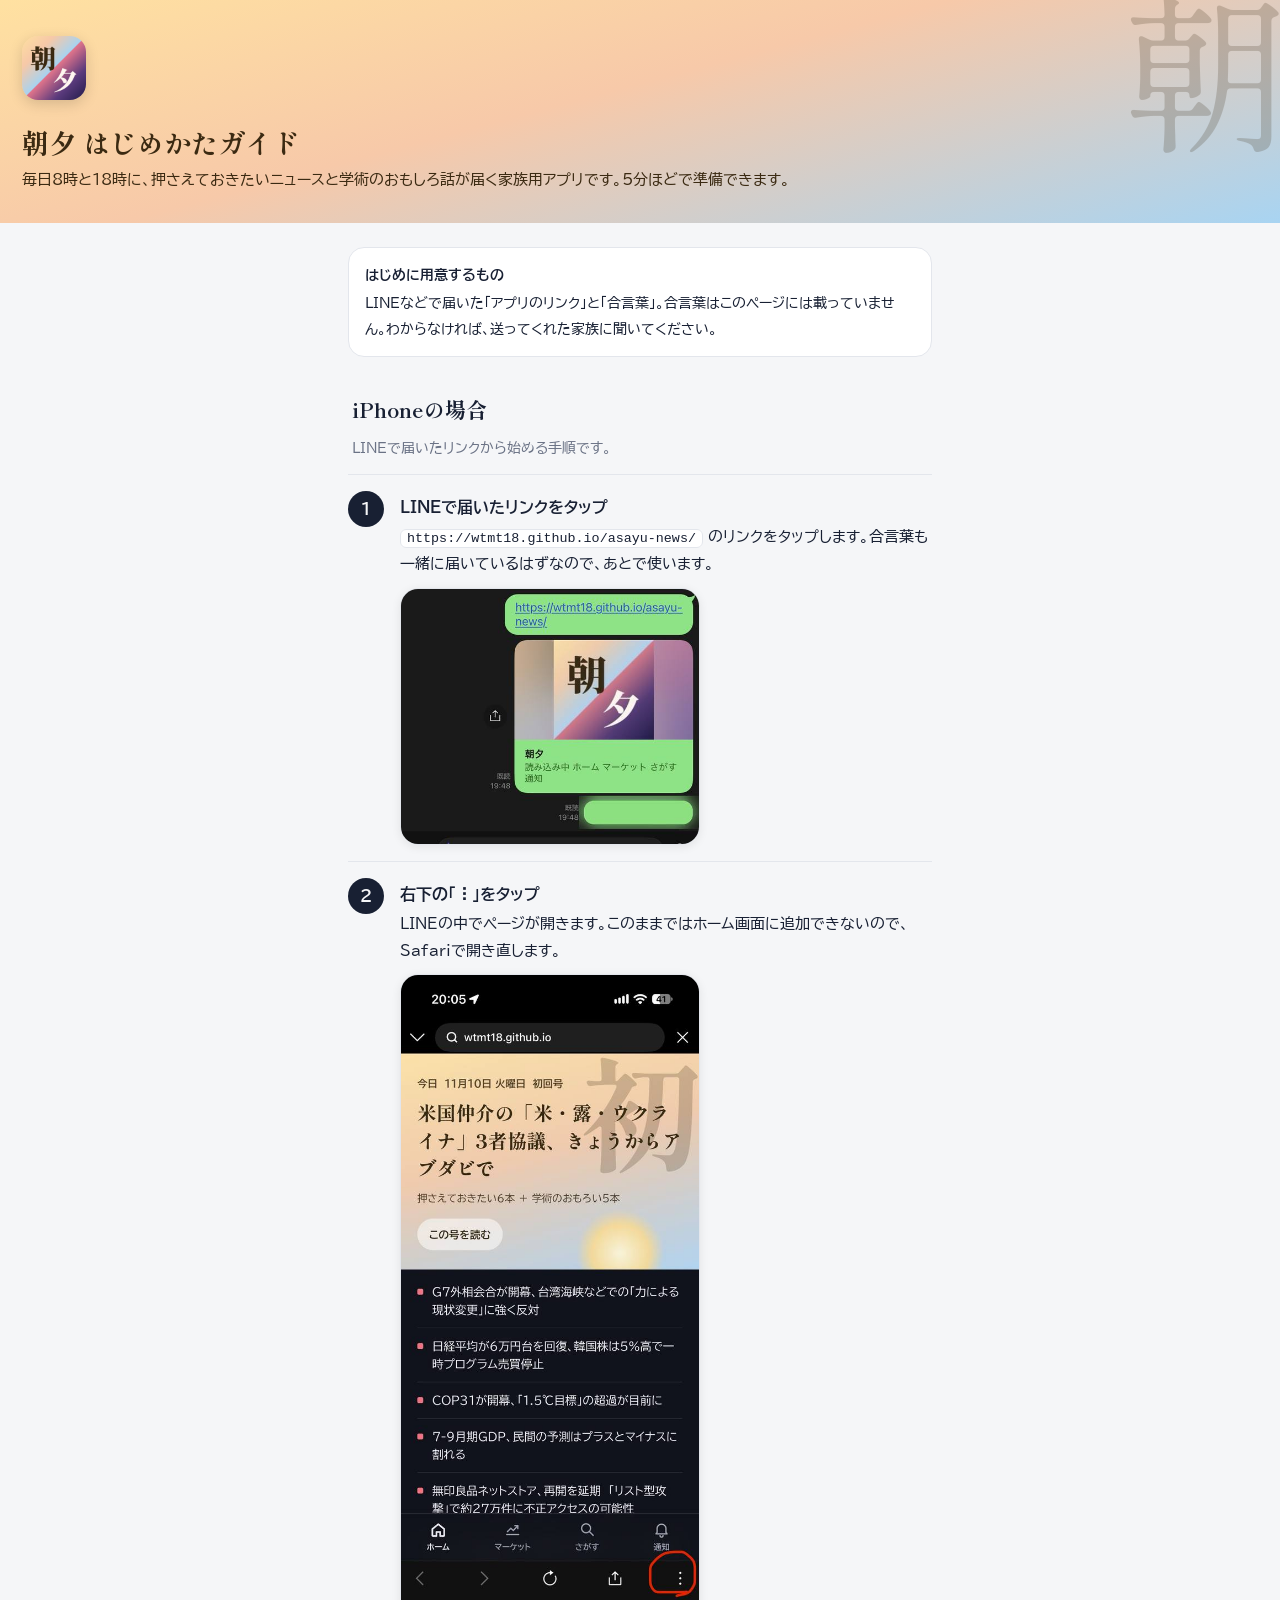
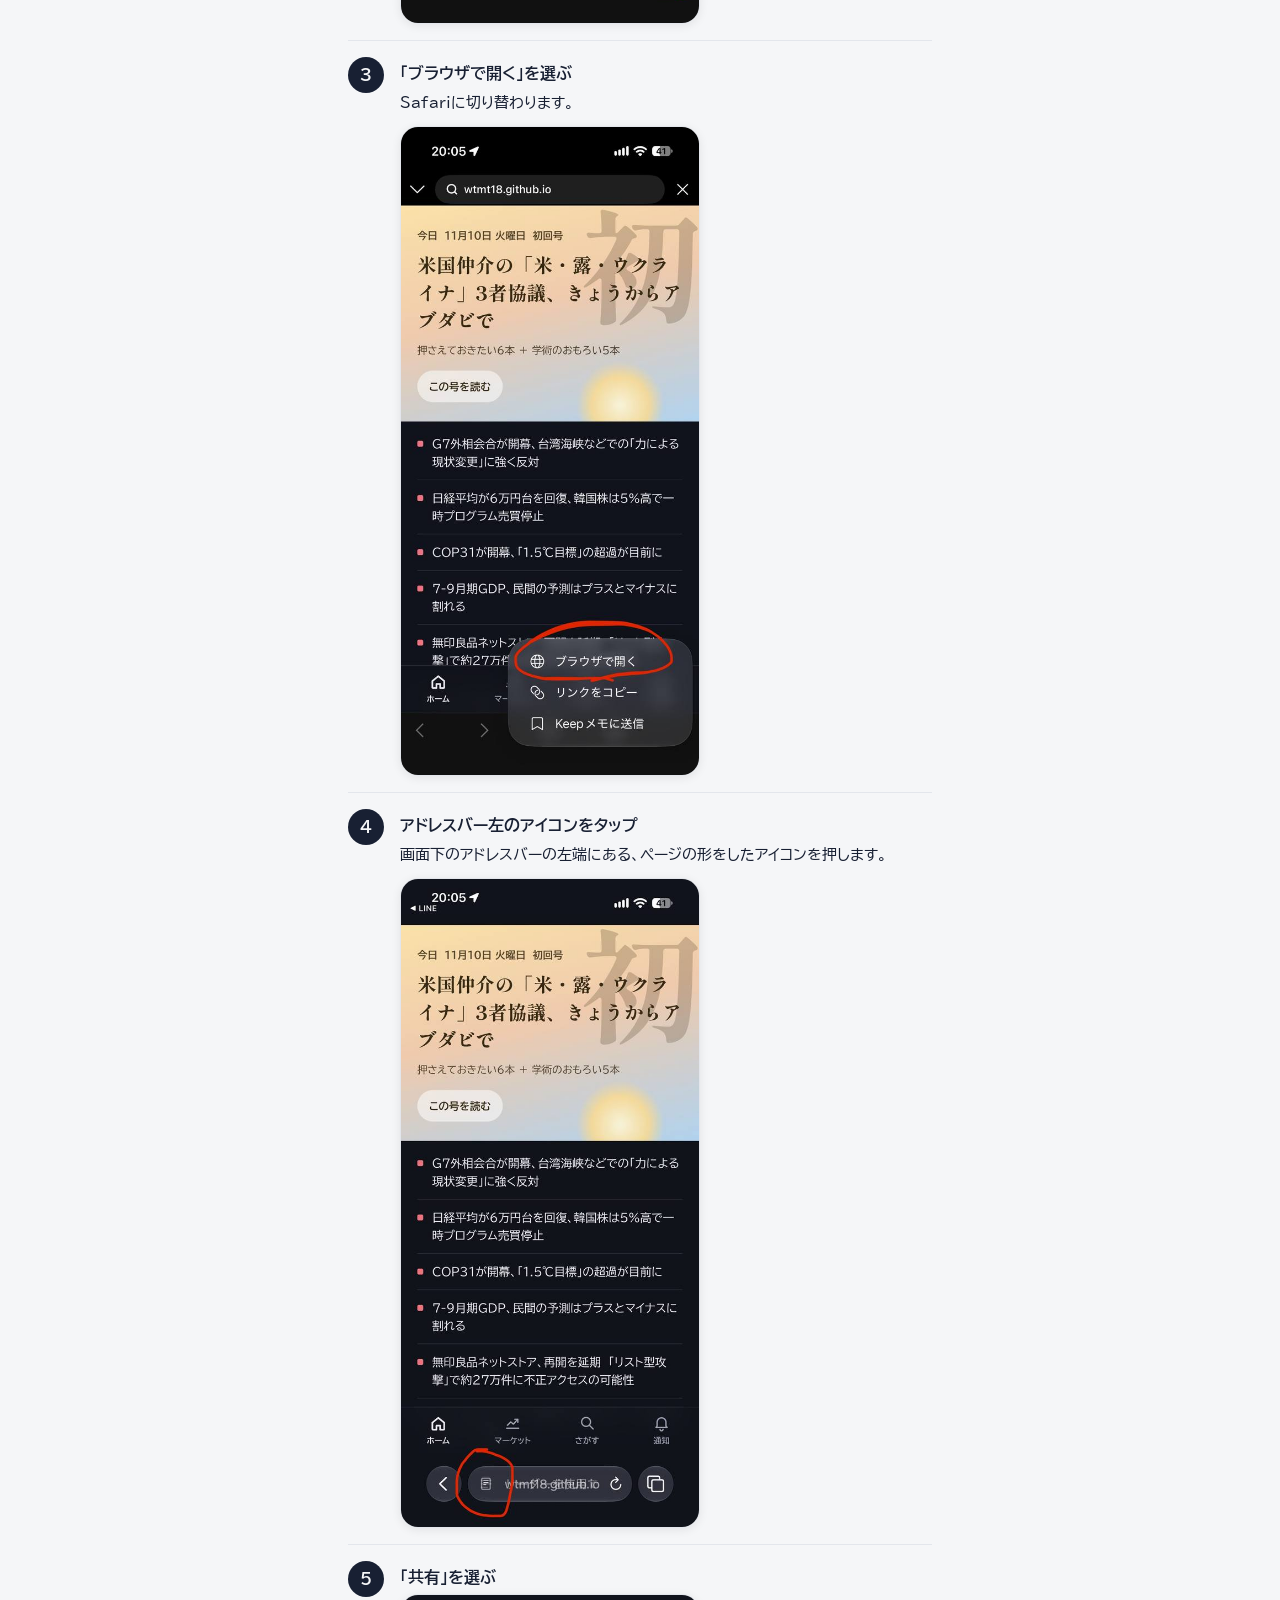
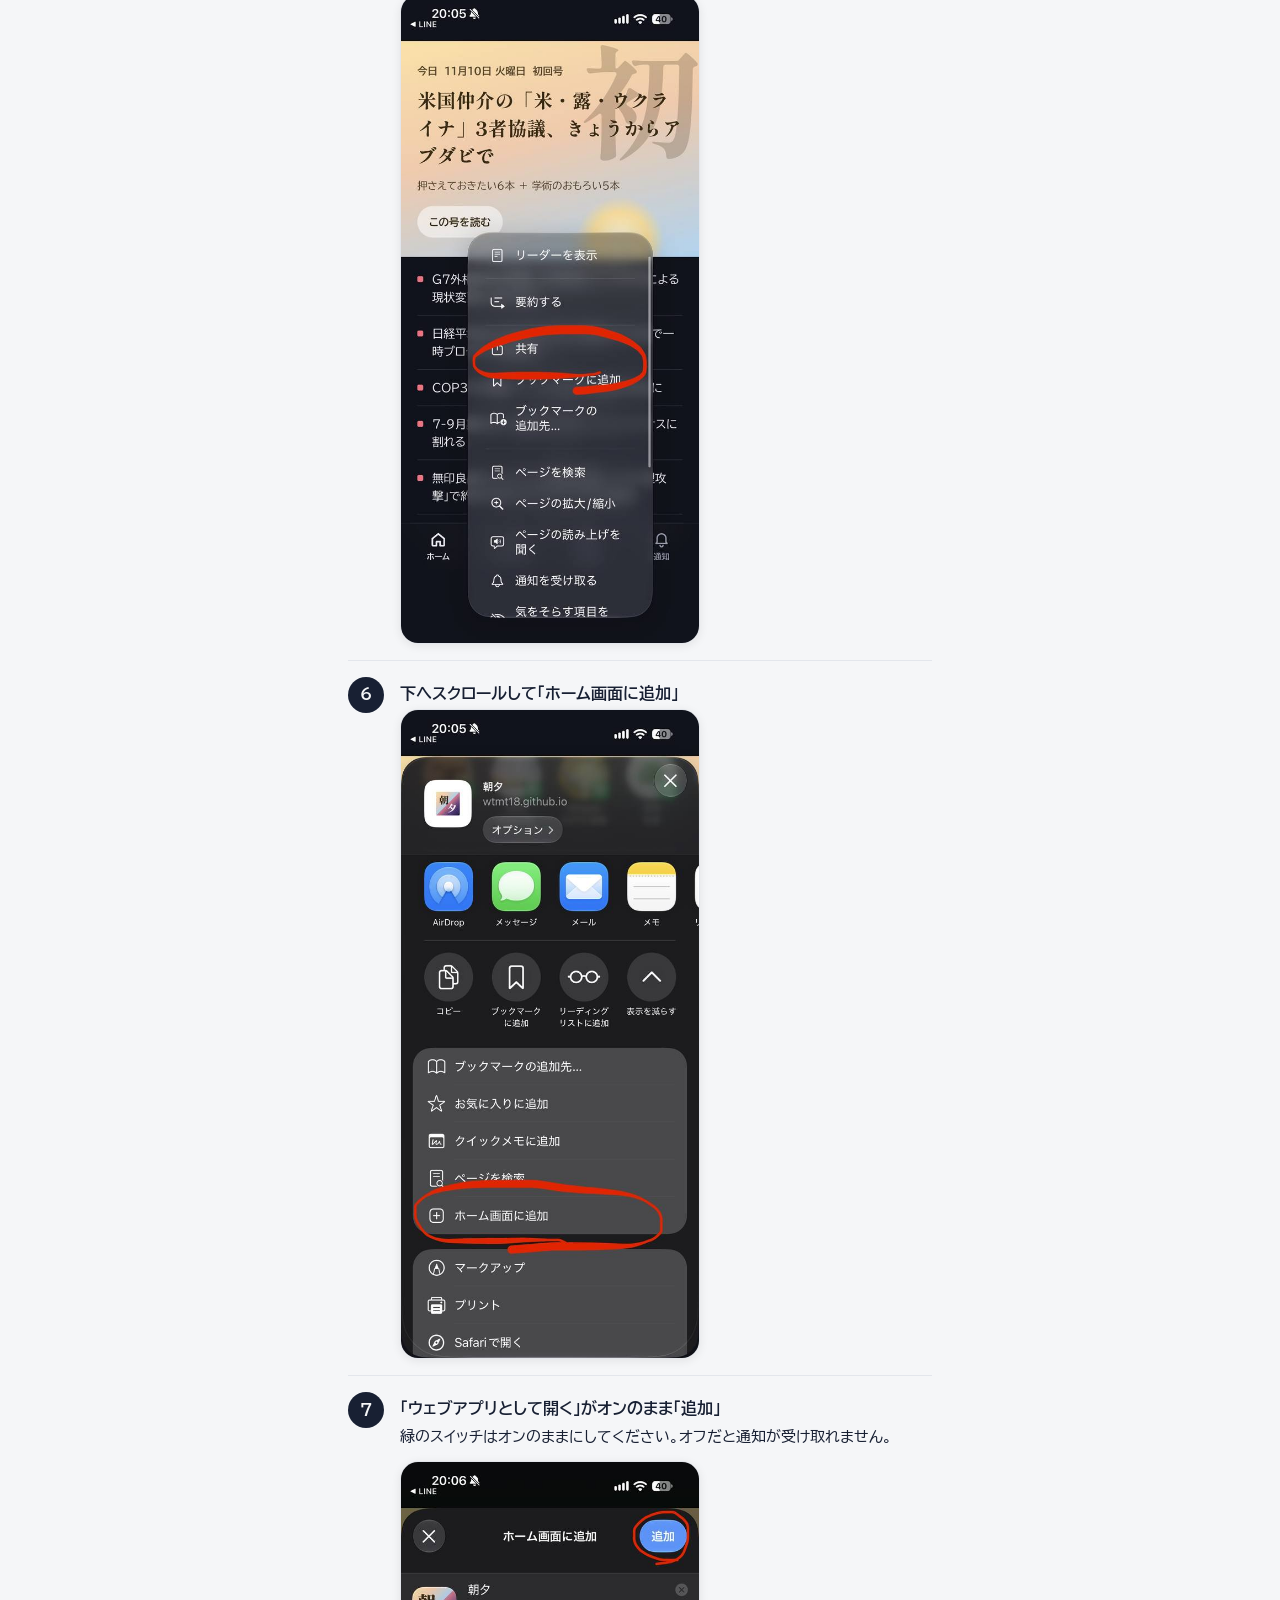
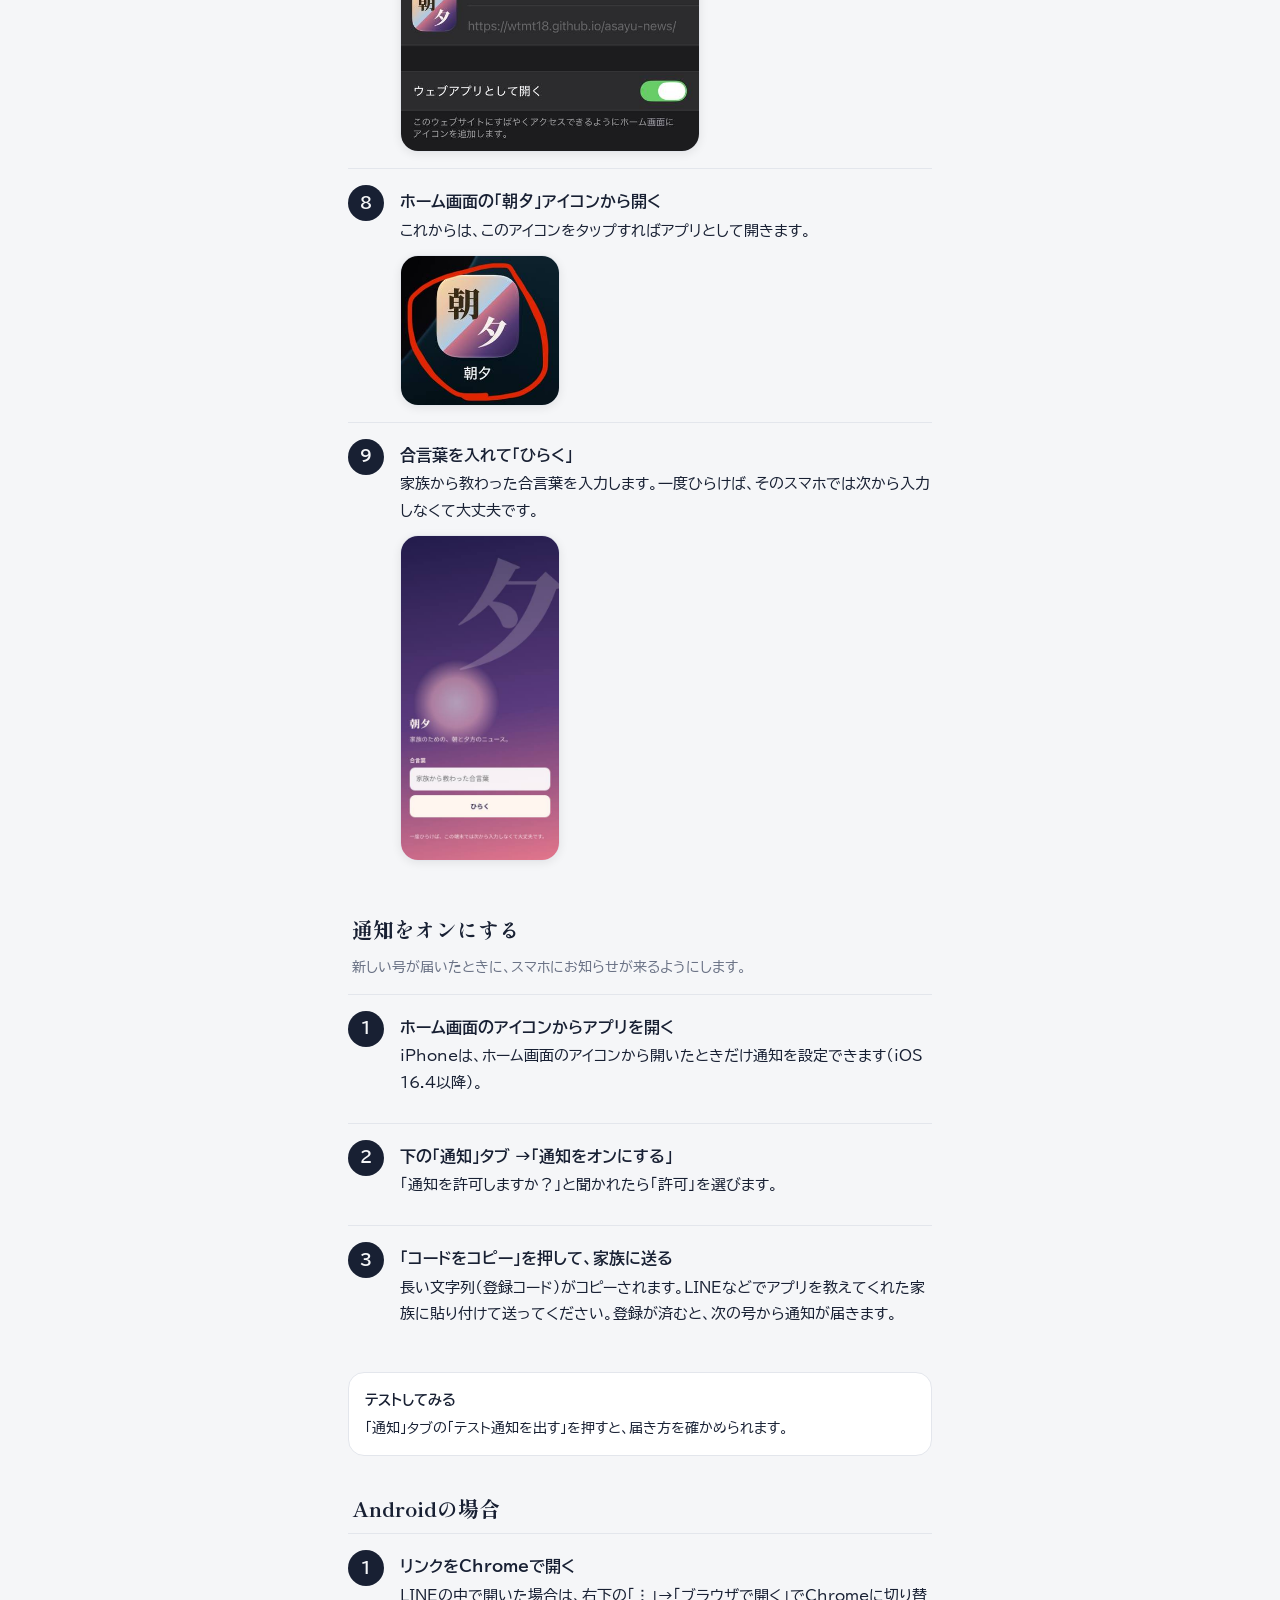
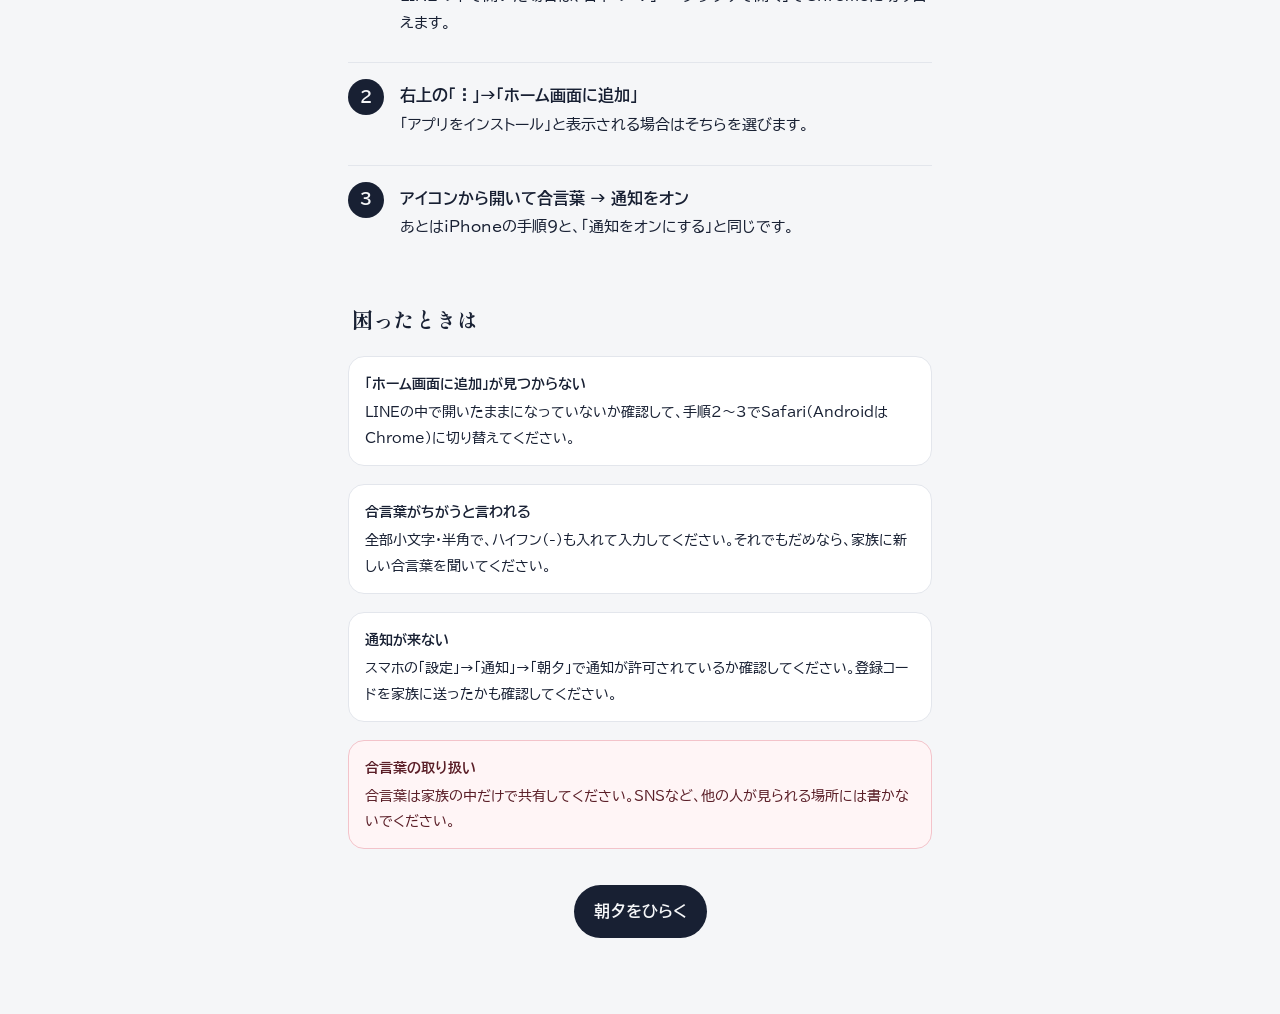
==== guide.html @ 09c58144 "はじめかたガイド、LINEプレビュー、claude/publish経由の公開を追加" ====
<!DOCTYPE html>
<html lang="ja">
<head>
<meta charset="utf-8">
<meta name="viewport" content="width=device-width, initial-scale=1">
<meta name="robots" content="noindex, nofollow">
<meta name="theme-color" content="#182033">
<title>朝夕 はじめかたガイド</title>
<meta property="og:title" content="朝夕 はじめかたガイド">
<meta property="og:description" content="スマホのホーム画面に「朝夕」を追加して、朝と夕方のニュースを受け取るまでの手順です。">
<meta property="og:image" content="https://wtmt18.github.io/asayu-news/icons/icon-512.png">
<link rel="icon" href="icons/icon-192.png">
<link href="https://fonts.googleapis.com/css2?family=Shippori+Mincho+B1:wght@800&family=BIZ+UDPGothic:wght@400;700&display=swap" rel="stylesheet">
<style>
:root{--paper:#f5f6f8;--surface:#fff;--ink:#182033;--muted:#6a7285;--rule:#e3e6ec;--must:#d1495b;--sci:#1f8a8a;
  --serif:"Shippori Mincho B1","Hiragino Mincho ProN",serif;--sans:"BIZ UDPGothic","Hiragino Sans",system-ui,sans-serif}
@media (prefers-color-scheme:dark){:root{--paper:#10131c;--surface:#181c27;--ink:#e9ebf1;--muted:#9aa1b2;--rule:#262b38}}
*{box-sizing:border-box}
body{margin:0;background:var(--paper);color:var(--ink);font-family:var(--sans);line-height:1.8;-webkit-font-smoothing:antialiased}
.hero{background:linear-gradient(165deg,#ffe1a1 0%,#f7c9a9 45%,#a8d4f2 100%);color:#3b2a12;padding:36px 22px 30px;position:relative;overflow:hidden}
.hero .k{position:absolute;right:-10px;top:-20px;font-family:var(--serif);font-size:170px;line-height:1;opacity:.2}
.hero img{width:64px;height:64px;border-radius:16px;box-shadow:0 4px 14px rgba(0,0,0,.15);position:relative}
.hero h1{font-family:var(--serif);font-size:1.7rem;line-height:1.4;margin:14px 0 6px;position:relative}
.hero p{margin:0;font-size:.92rem;position:relative}
main{max-width:620px;margin:0 auto;padding:6px 18px 60px}
h2{font-family:var(--serif);font-size:1.3rem;margin:34px 4px 6px}
.lead{color:var(--muted);font-size:.9rem;margin:0 4px 14px}
.step{display:grid;grid-template-columns:40px 1fr;gap:12px;padding:16px 0;border-top:1px solid var(--rule)}
.num{width:36px;height:36px;border-radius:50%;background:var(--ink);color:var(--paper);display:grid;place-items:center;font-weight:700;font-size:1rem}
.step h3{margin:4px 0 4px;font-size:1.02rem;line-height:1.5}
.step p{margin:0 0 10px;font-size:.93rem}
.shot{display:block;width:100%;max-width:300px;border-radius:18px;border:1px solid var(--rule);box-shadow:0 2px 10px rgba(0,0,0,.08)}
.shot.small{max-width:160px}
.note{margin:18px 0;padding:14px 16px;border-radius:16px;background:var(--surface);border:1px solid var(--rule);font-size:.9rem}
.note b{display:block;margin-bottom:2px}
.warn{border-color:#f3c3ca;background:#fff5f6;color:#5a1e27}
@media (prefers-color-scheme:dark){.warn{background:#2a1a1e;color:#f6d5da;border-color:#5a2a33}}
code{font-size:.9em;background:var(--surface);border:1px solid var(--rule);border-radius:6px;padding:1px 6px}
a{color:var(--sci)}
.btn{display:inline-block;margin-top:6px;padding:12px 20px;border-radius:999px;background:var(--ink);color:var(--paper);text-decoration:none;font-weight:700}
</style>
</head>
<body>
<header class="hero">
  <div class="k" aria-hidden="true">朝</div>
  <img src="icons/icon-192.png" alt="">
  <h1>朝夕 はじめかたガイド</h1>
  <p>毎日8時と18時に、押さえておきたいニュースと学術のおもしろ話が届く家族用アプリです。5分ほどで準備できます。</p>
</header>
<main>

<div class="note"><b>はじめに用意するもの</b>LINEなどで届いた「アプリのリンク」と「合言葉」。合言葉はこのページには載っていません。わからなければ、送ってくれた家族に聞いてください。</div>

<h2>iPhoneの場合</h2>
<p class="lead">LINEで届いたリンクから始める手順です。</p>

<div class="step"><div class="num">1</div><div>
  <h3>LINEで届いたリンクをタップ</h3>
  <p><code>https://wtmt18.github.io/asayu-news/</code> のリンクをタップします。合言葉も一緒に届いているはずなので、あとで使います。</p>
  <img class="shot" src="guide/01-line.jpg" alt="LINEのトークにアプリのリンクが届いている画面" loading="lazy">
</div></div>

<div class="step"><div class="num">2</div><div>
  <h3>右下の「︙」をタップ</h3>
  <p>LINEの中でページが開きます。このままではホーム画面に追加できないので、Safariで開き直します。</p>
  <img class="shot" src="guide/02-menu.jpg" alt="LINE内ブラウザの右下にある縦の三点メニュー" loading="lazy">
</div></div>

<div class="step"><div class="num">3</div><div>
  <h3>「ブラウザで開く」を選ぶ</h3>
  <p>Safariに切り替わります。</p>
  <img class="shot" src="guide/03-open-browser.jpg" alt="メニューの「ブラウザで開く」" loading="lazy">
</div></div>

<div class="step"><div class="num">4</div><div>
  <h3>アドレスバー左のアイコンをタップ</h3>
  <p>画面下のアドレスバーの左端にある、ページの形をしたアイコンを押します。</p>
  <img class="shot" src="guide/04-safari-icon.jpg" alt="Safariのアドレスバー左端のアイコン" loading="lazy">
</div></div>

<div class="step"><div class="num">5</div><div>
  <h3>「共有」を選ぶ</h3>
  <img class="shot" src="guide/05-share.jpg" alt="メニューの「共有」" loading="lazy">
</div></div>

<div class="step"><div class="num">6</div><div>
  <h3>下へスクロールして「ホーム画面に追加」</h3>
  <img class="shot" src="guide/06-add-home.jpg" alt="共有メニューの「ホーム画面に追加」" loading="lazy">
</div></div>

<div class="step"><div class="num">7</div><div>
  <h3>「ウェブアプリとして開く」がオンのまま「追加」</h3>
  <p>緑のスイッチはオンのままにしてください。オフだと通知が受け取れません。</p>
  <img class="shot" src="guide/07-add.jpg" alt="ホーム画面に追加の確認画面で右上の「追加」" loading="lazy">
</div></div>

<div class="step"><div class="num">8</div><div>
  <h3>ホーム画面の「朝夕」アイコンから開く</h3>
  <p>これからは、このアイコンをタップすればアプリとして開きます。</p>
  <img class="shot small" src="guide/08-icon.jpg" alt="ホーム画面に追加された朝夕のアイコン" loading="lazy">
</div></div>

<div class="step"><div class="num">9</div><div>
  <h3>合言葉を入れて「ひらく」</h3>
  <p>家族から教わった合言葉を入力します。一度ひらけば、そのスマホでは次から入力しなくて大丈夫です。</p>
  <img class="shot small" src="guide/09-lock.jpg" alt="合言葉を入力する画面" loading="lazy">
</div></div>

<h2>通知をオンにする</h2>
<p class="lead">新しい号が届いたときに、スマホにお知らせが来るようにします。</p>

<div class="step"><div class="num">1</div><div>
  <h3>ホーム画面のアイコンからアプリを開く</h3>
  <p>iPhoneは、ホーム画面のアイコンから開いたときだけ通知を設定できます（iOS 16.4以降）。</p>
</div></div>
<div class="step"><div class="num">2</div><div>
  <h3>下の「通知」タブ →「通知をオンにする」</h3>
  <p>「通知を許可しますか？」と聞かれたら「許可」を選びます。</p>
</div></div>
<div class="step"><div class="num">3</div><div>
  <h3>「コードをコピー」を押して、家族に送る</h3>
  <p>長い文字列（登録コード）がコピーされます。LINEなどでアプリを教えてくれた家族に貼り付けて送ってください。登録が済むと、次の号から通知が届きます。</p>
</div></div>

<div class="note"><b>テストしてみる</b>「通知」タブの「テスト通知を出す」を押すと、届き方を確かめられます。</div>

<h2>Androidの場合</h2>
<div class="step"><div class="num">1</div><div>
  <h3>リンクをChromeで開く</h3>
  <p>LINEの中で開いた場合は、右下の「︙」→「ブラウザで開く」でChromeに切り替えます。</p>
</div></div>
<div class="step"><div class="num">2</div><div>
  <h3>右上の「︙」→「ホーム画面に追加」</h3>
  <p>「アプリをインストール」と表示される場合はそちらを選びます。</p>
</div></div>
<div class="step"><div class="num">3</div><div>
  <h3>アイコンから開いて合言葉 → 通知をオン</h3>
  <p>あとはiPhoneの手順9と、「通知をオンにする」と同じです。</p>
</div></div>

<h2>困ったときは</h2>
<div class="note"><b>「ホーム画面に追加」が見つからない</b>LINEの中で開いたままになっていないか確認して、手順2〜3でSafari（AndroidはChrome）に切り替えてください。</div>
<div class="note"><b>合言葉がちがうと言われる</b>全部小文字・半角で、ハイフン（-）も入れて入力してください。それでもだめなら、家族に新しい合言葉を聞いてください。</div>
<div class="note"><b>通知が来ない</b>スマホの「設定」→「通知」→「朝夕」で通知が許可されているか確認してください。登録コードを家族に送ったかも確認してください。</div>
<div class="note warn"><b>合言葉の取り扱い</b>合言葉は家族の中だけで共有してください。SNSなど、他の人が見られる場所には書かないでください。</div>

<p style="text-align:center;margin-top:30px"><a class="btn" href="./">朝夕をひらく</a></p>
</main>
</body>
</html>
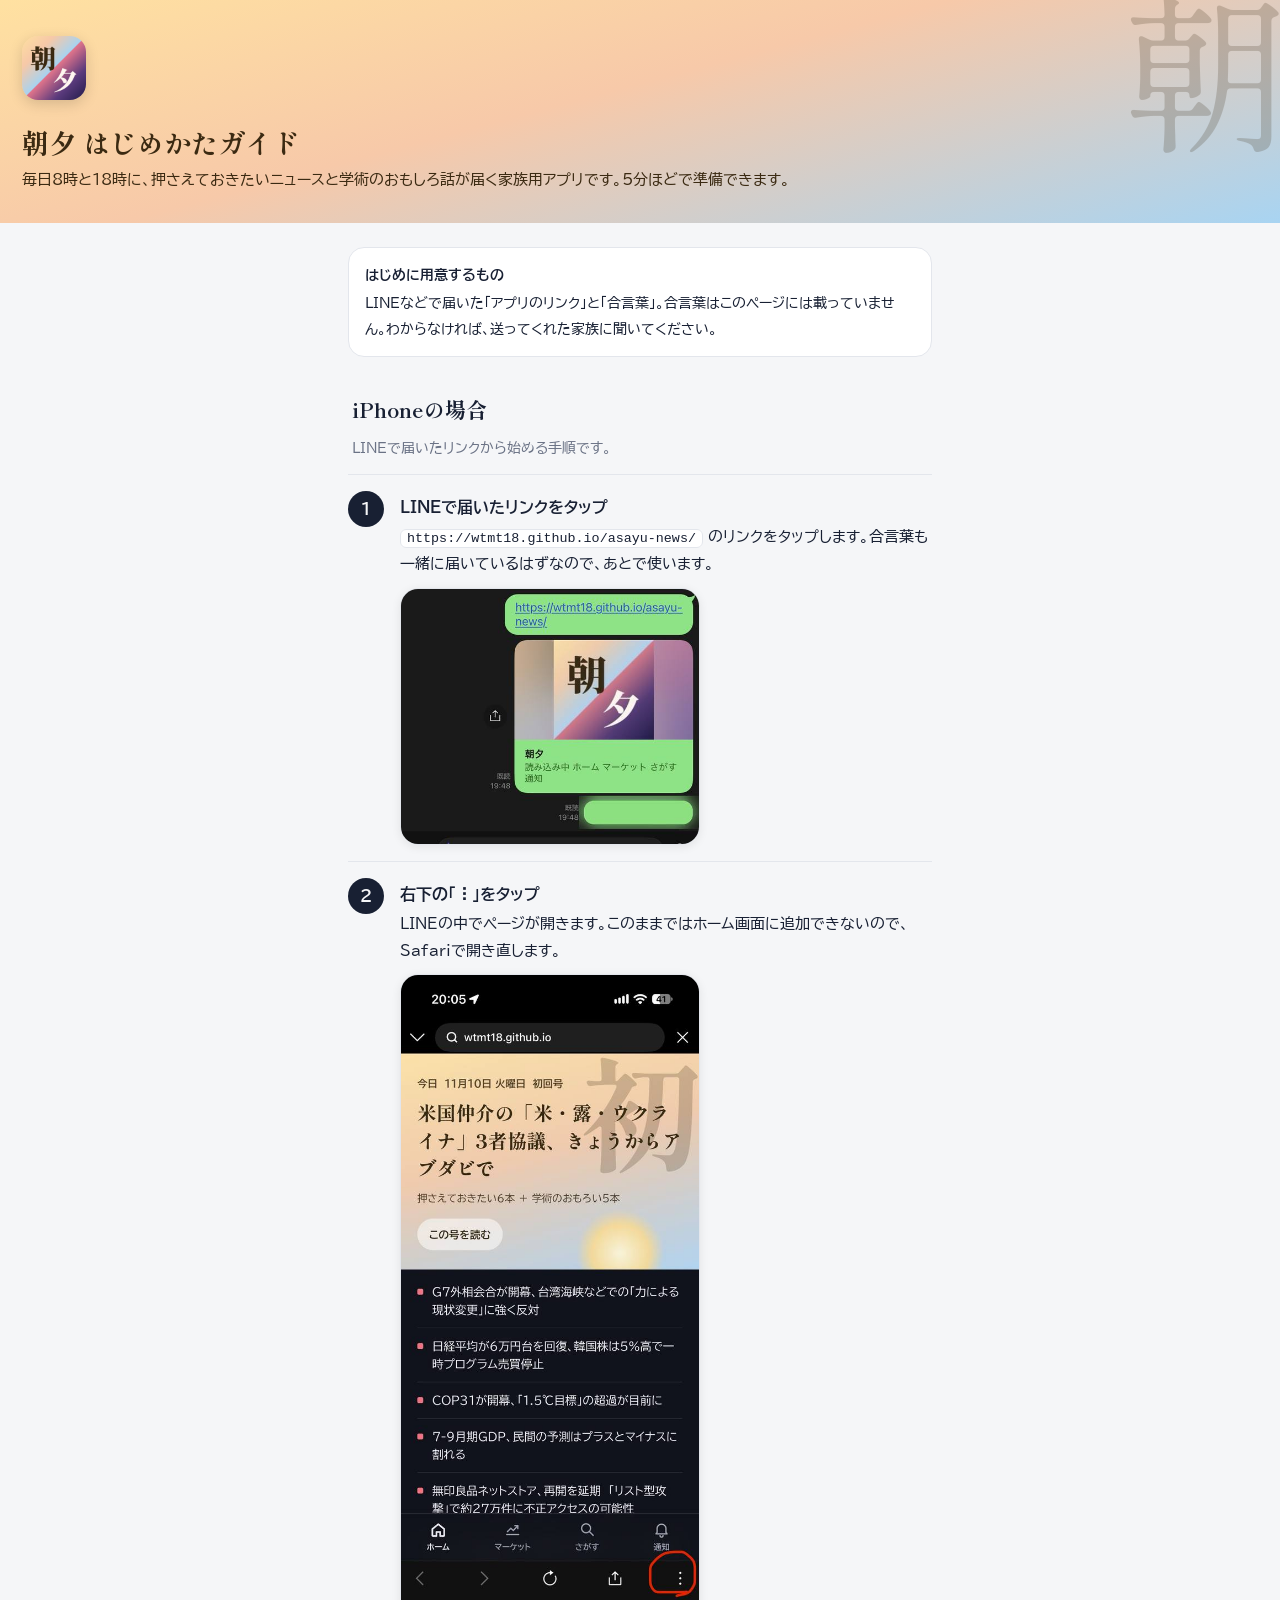
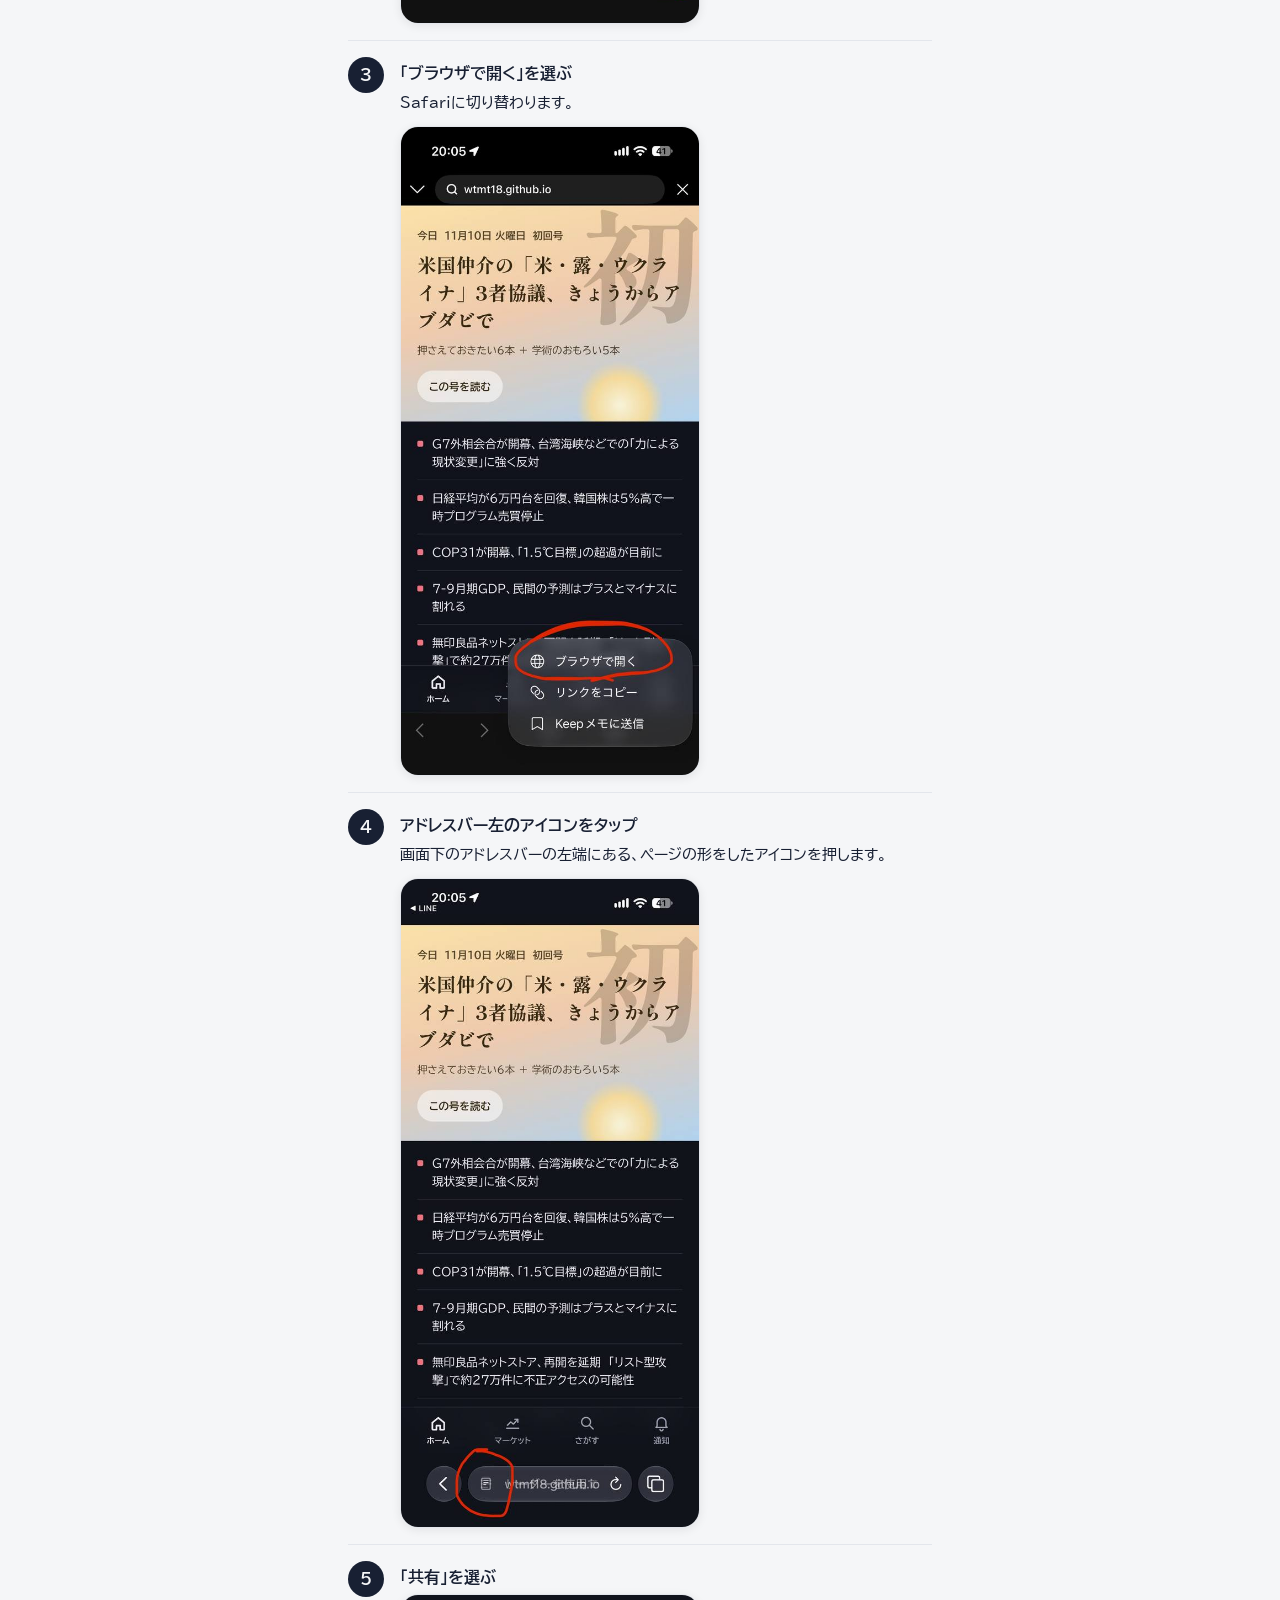
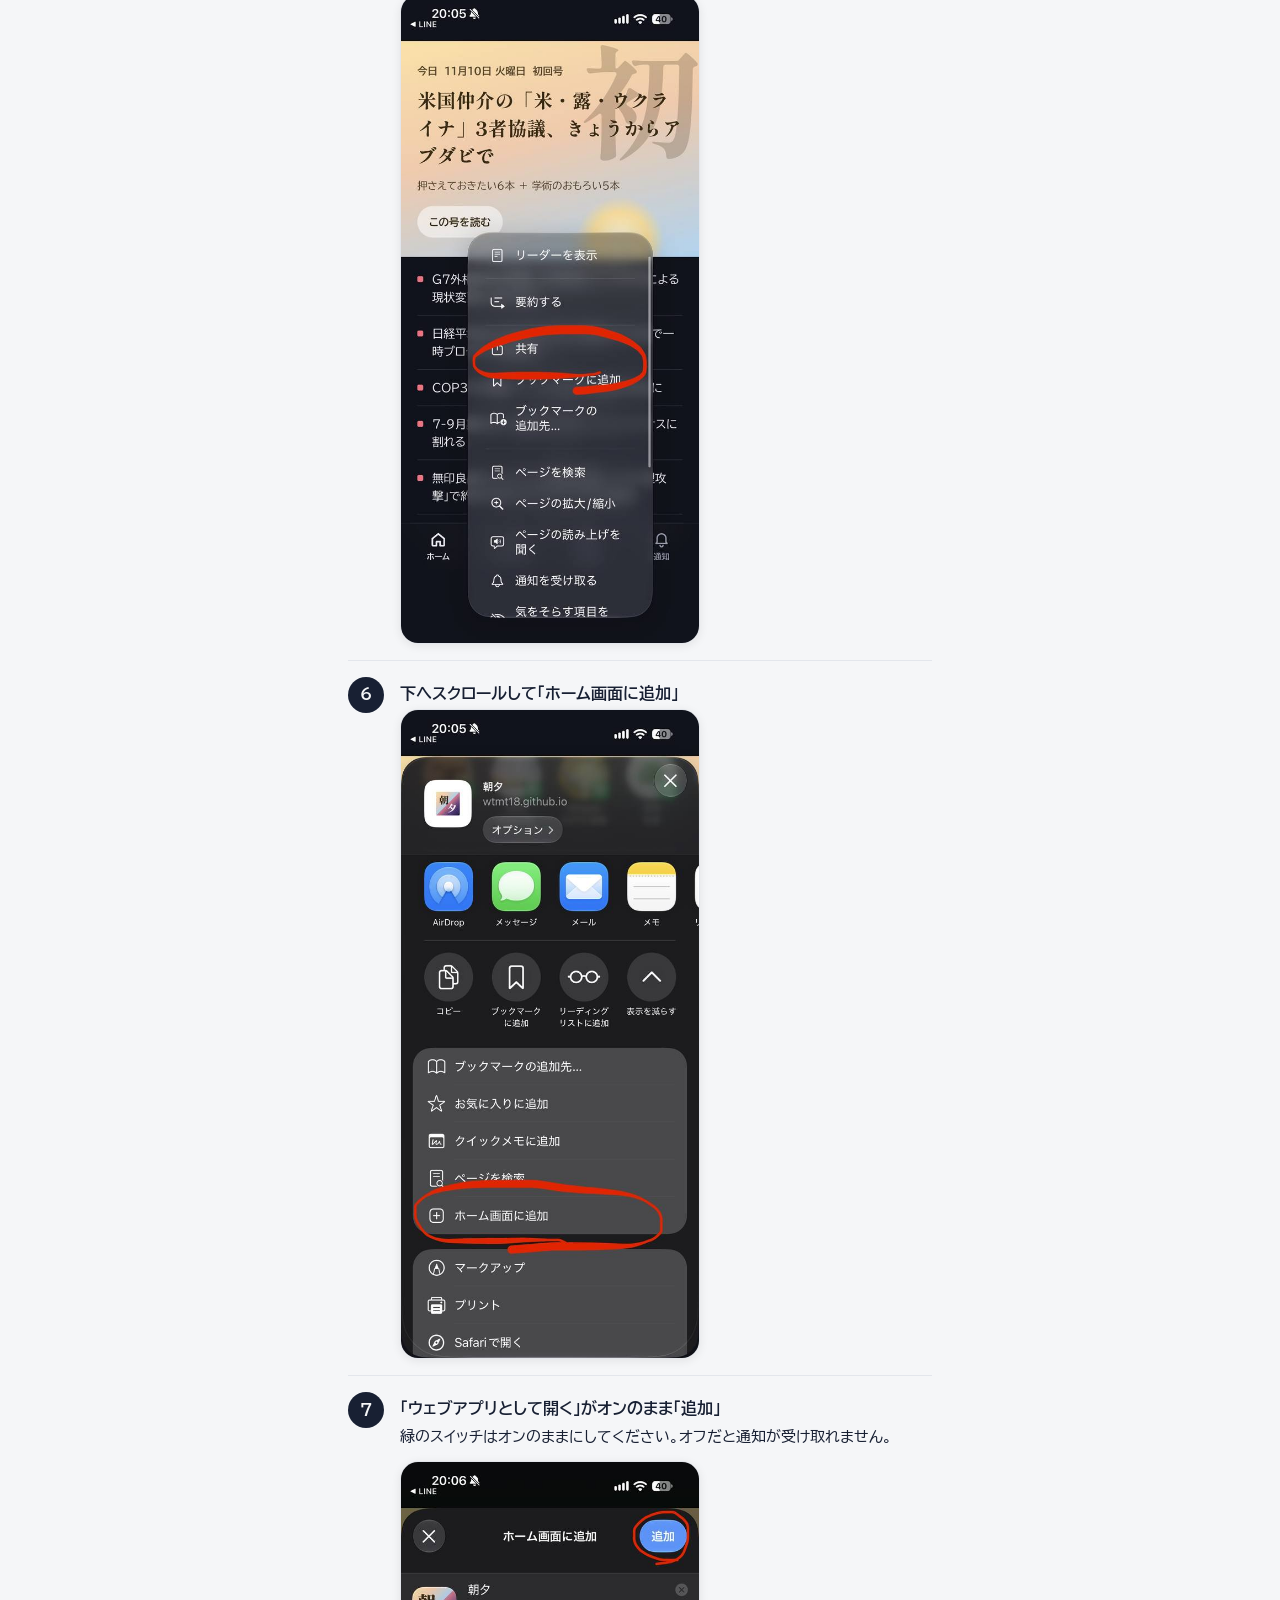
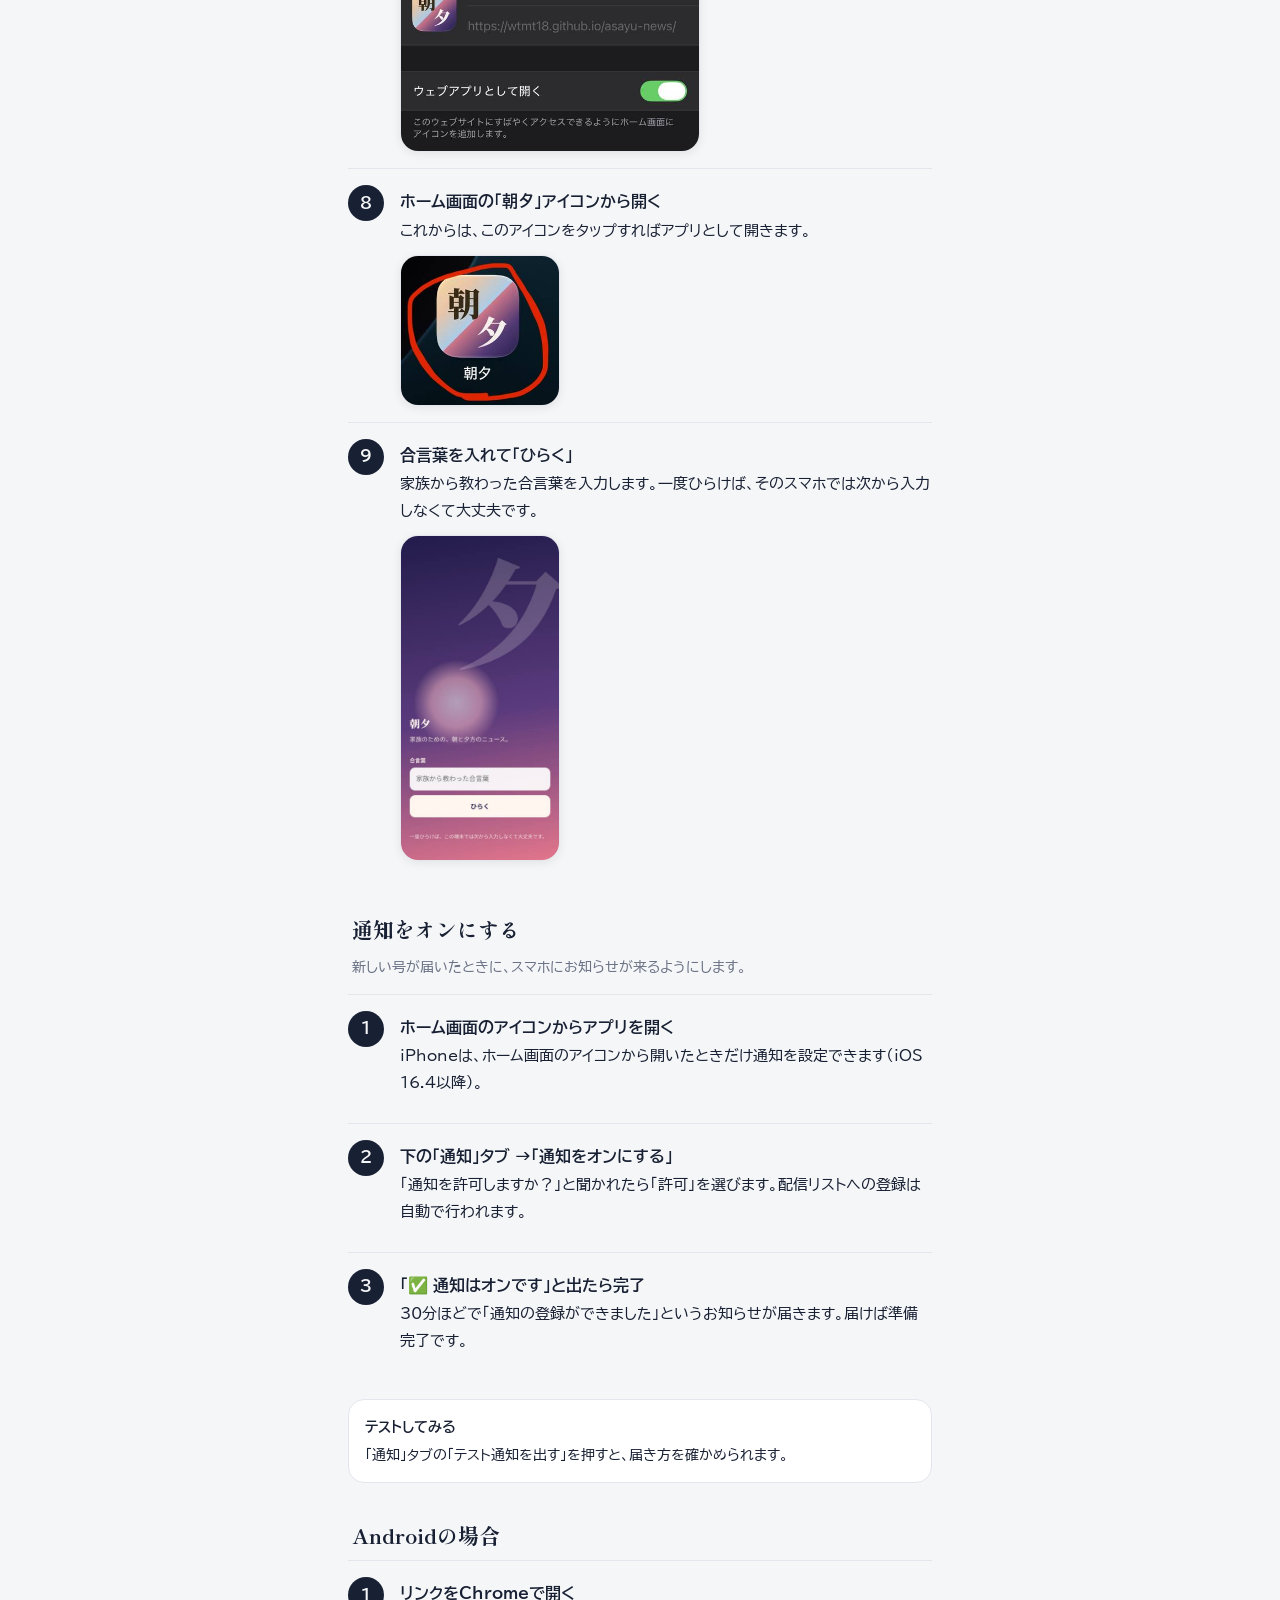
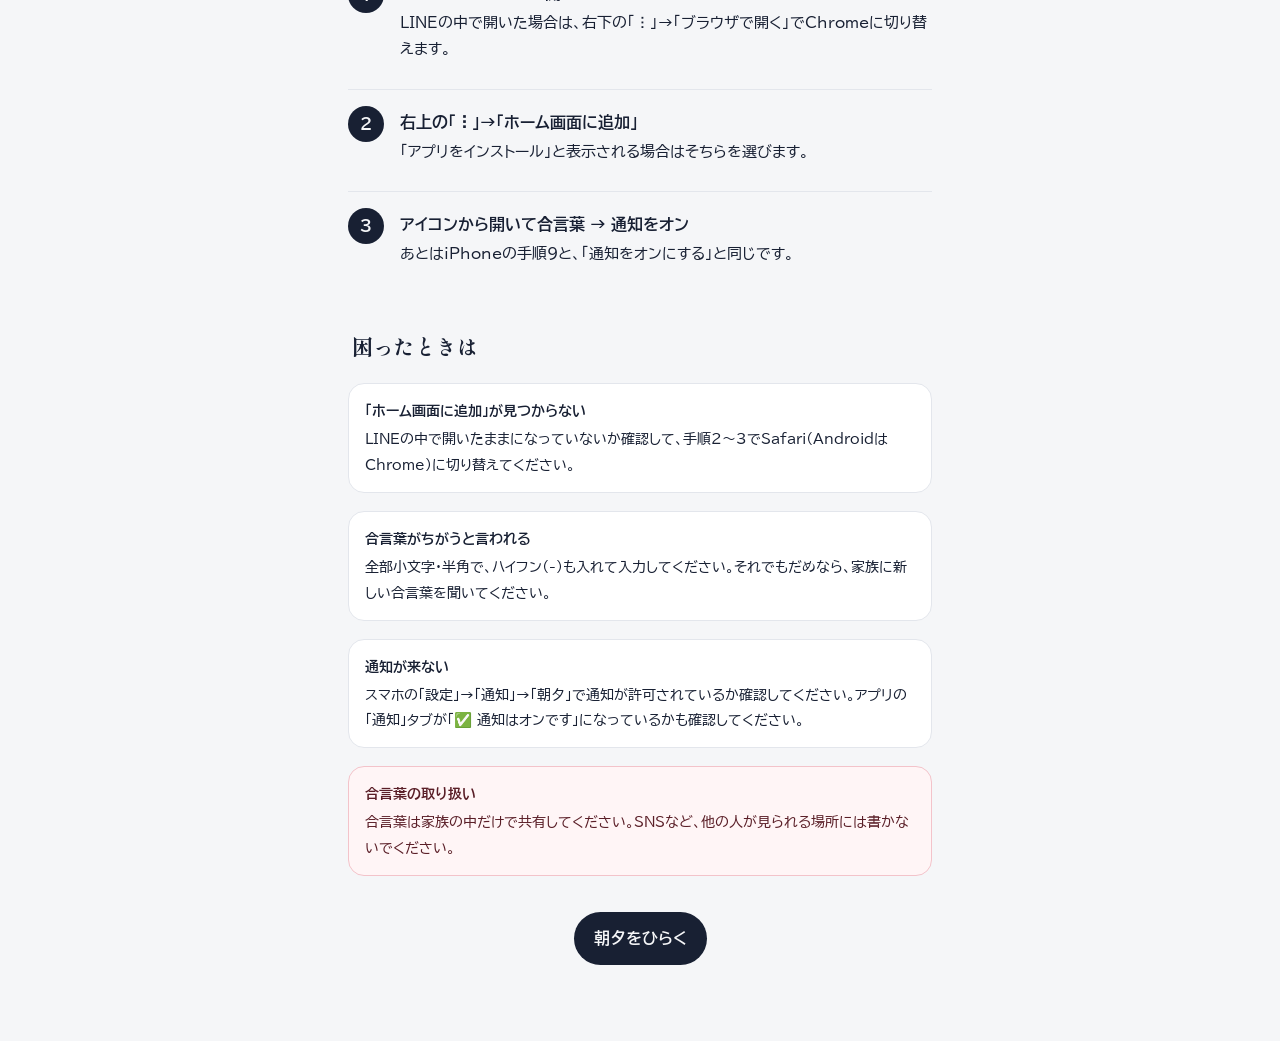
==== commit 39f04202: "通知の自動登録（コピー不要）" ====
--- a/guide.html
+++ b/guide.html
@@ -115,11 +115,11 @@
 </div></div>
 <div class="step"><div class="num">2</div><div>
   <h3>下の「通知」タブ →「通知をオンにする」</h3>
-  <p>「通知を許可しますか？」と聞かれたら「許可」を選びます。</p>
+  <p>「通知を許可しますか？」と聞かれたら「許可」を選びます。配信リストへの登録は自動で行われます。</p>
 </div></div>
 <div class="step"><div class="num">3</div><div>
-  <h3>「コードをコピー」を押して、家族に送る</h3>
-  <p>長い文字列（登録コード）がコピーされます。LINEなどでアプリを教えてくれた家族に貼り付けて送ってください。登録が済むと、次の号から通知が届きます。</p>
+  <h3>「✅ 通知はオンです」と出たら完了</h3>
+  <p>30分ほどで「通知の登録ができました」というお知らせが届きます。届けば準備完了です。</p>
 </div></div>
 
 <div class="note"><b>テストしてみる</b>「通知」タブの「テスト通知を出す」を押すと、届き方を確かめられます。</div>
@@ -141,7 +141,7 @@
 <h2>困ったときは</h2>
 <div class="note"><b>「ホーム画面に追加」が見つからない</b>LINEの中で開いたままになっていないか確認して、手順2〜3でSafari（AndroidはChrome）に切り替えてください。</div>
 <div class="note"><b>合言葉がちがうと言われる</b>全部小文字・半角で、ハイフン（-）も入れて入力してください。それでもだめなら、家族に新しい合言葉を聞いてください。</div>
-<div class="note"><b>通知が来ない</b>スマホの「設定」→「通知」→「朝夕」で通知が許可されているか確認してください。登録コードを家族に送ったかも確認してください。</div>
+<div class="note"><b>通知が来ない</b>スマホの「設定」→「通知」→「朝夕」で通知が許可されているか確認してください。アプリの「通知」タブが「✅ 通知はオンです」になっているかも確認してください。</div>
 <div class="note warn"><b>合言葉の取り扱い</b>合言葉は家族の中だけで共有してください。SNSなど、他の人が見られる場所には書かないでください。</div>
 
 <p style="text-align:center;margin-top:30px"><a class="btn" href="./">朝夕をひらく</a></p>
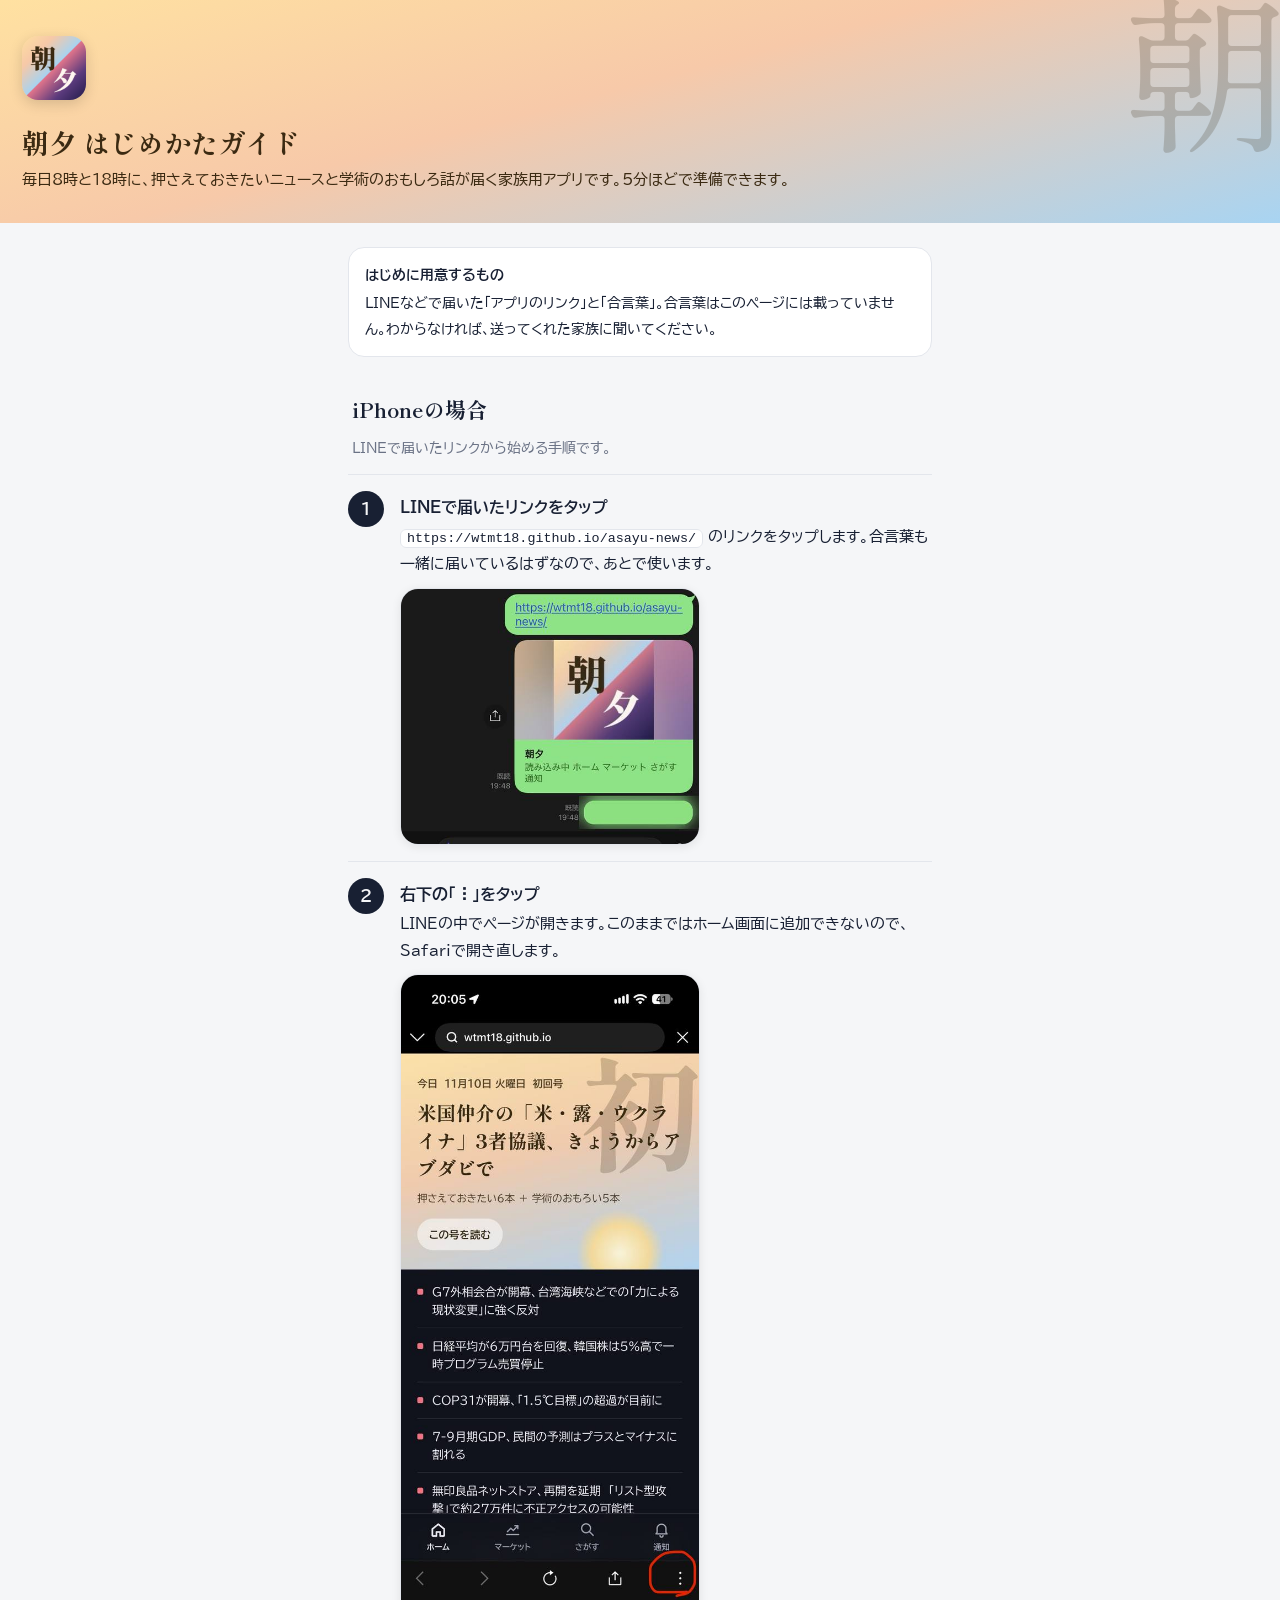
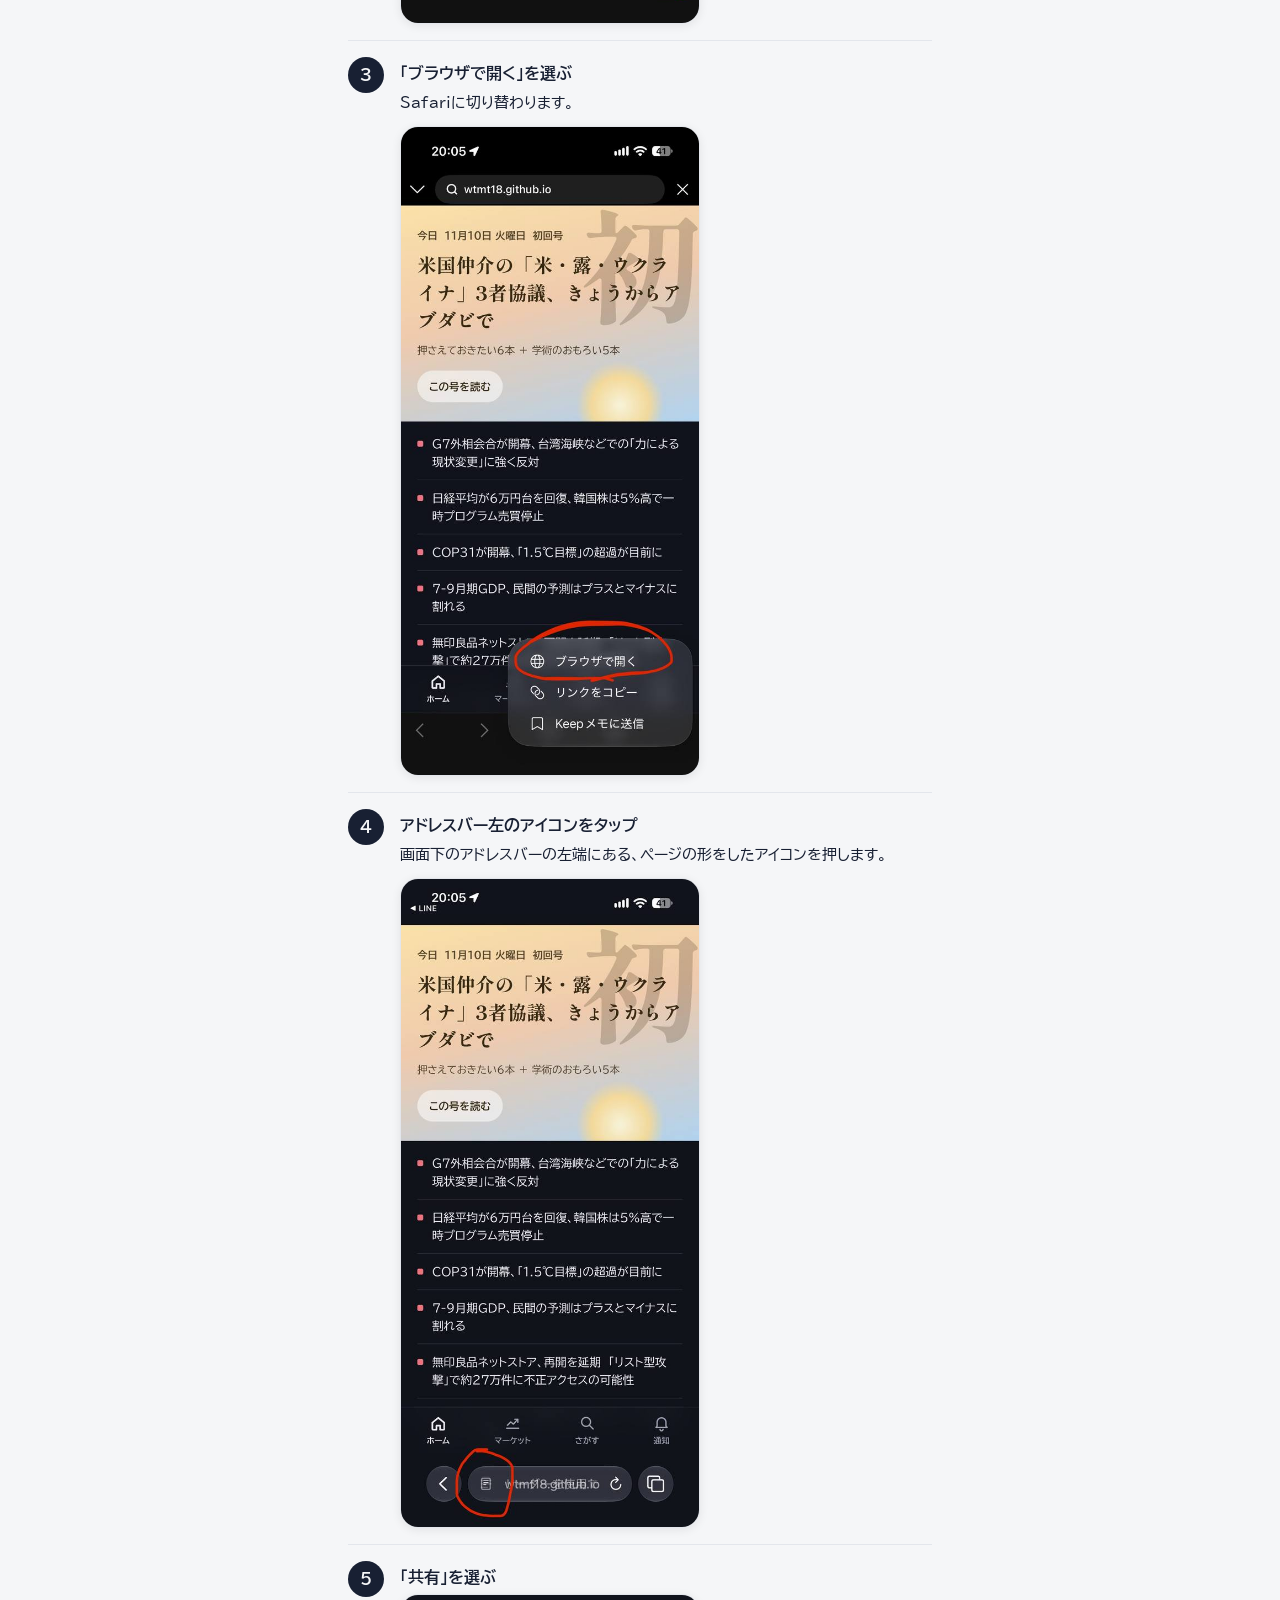
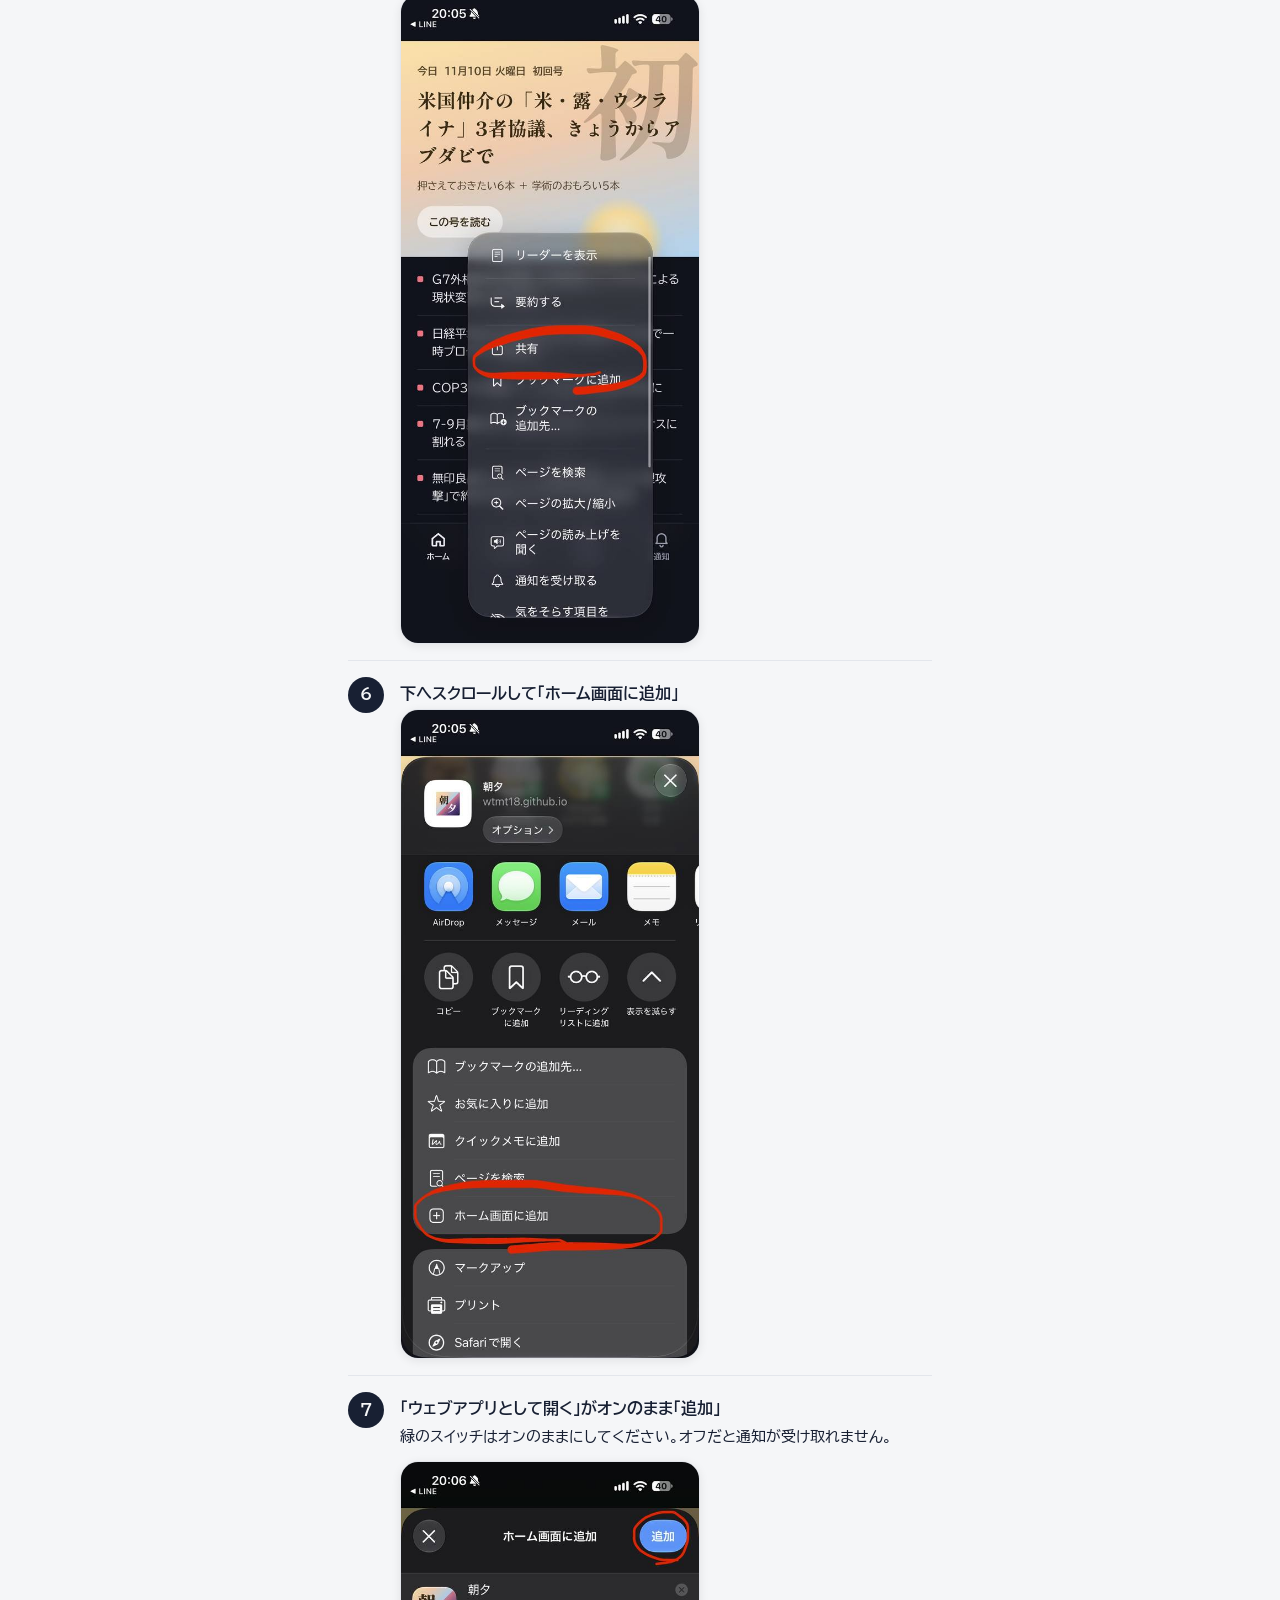
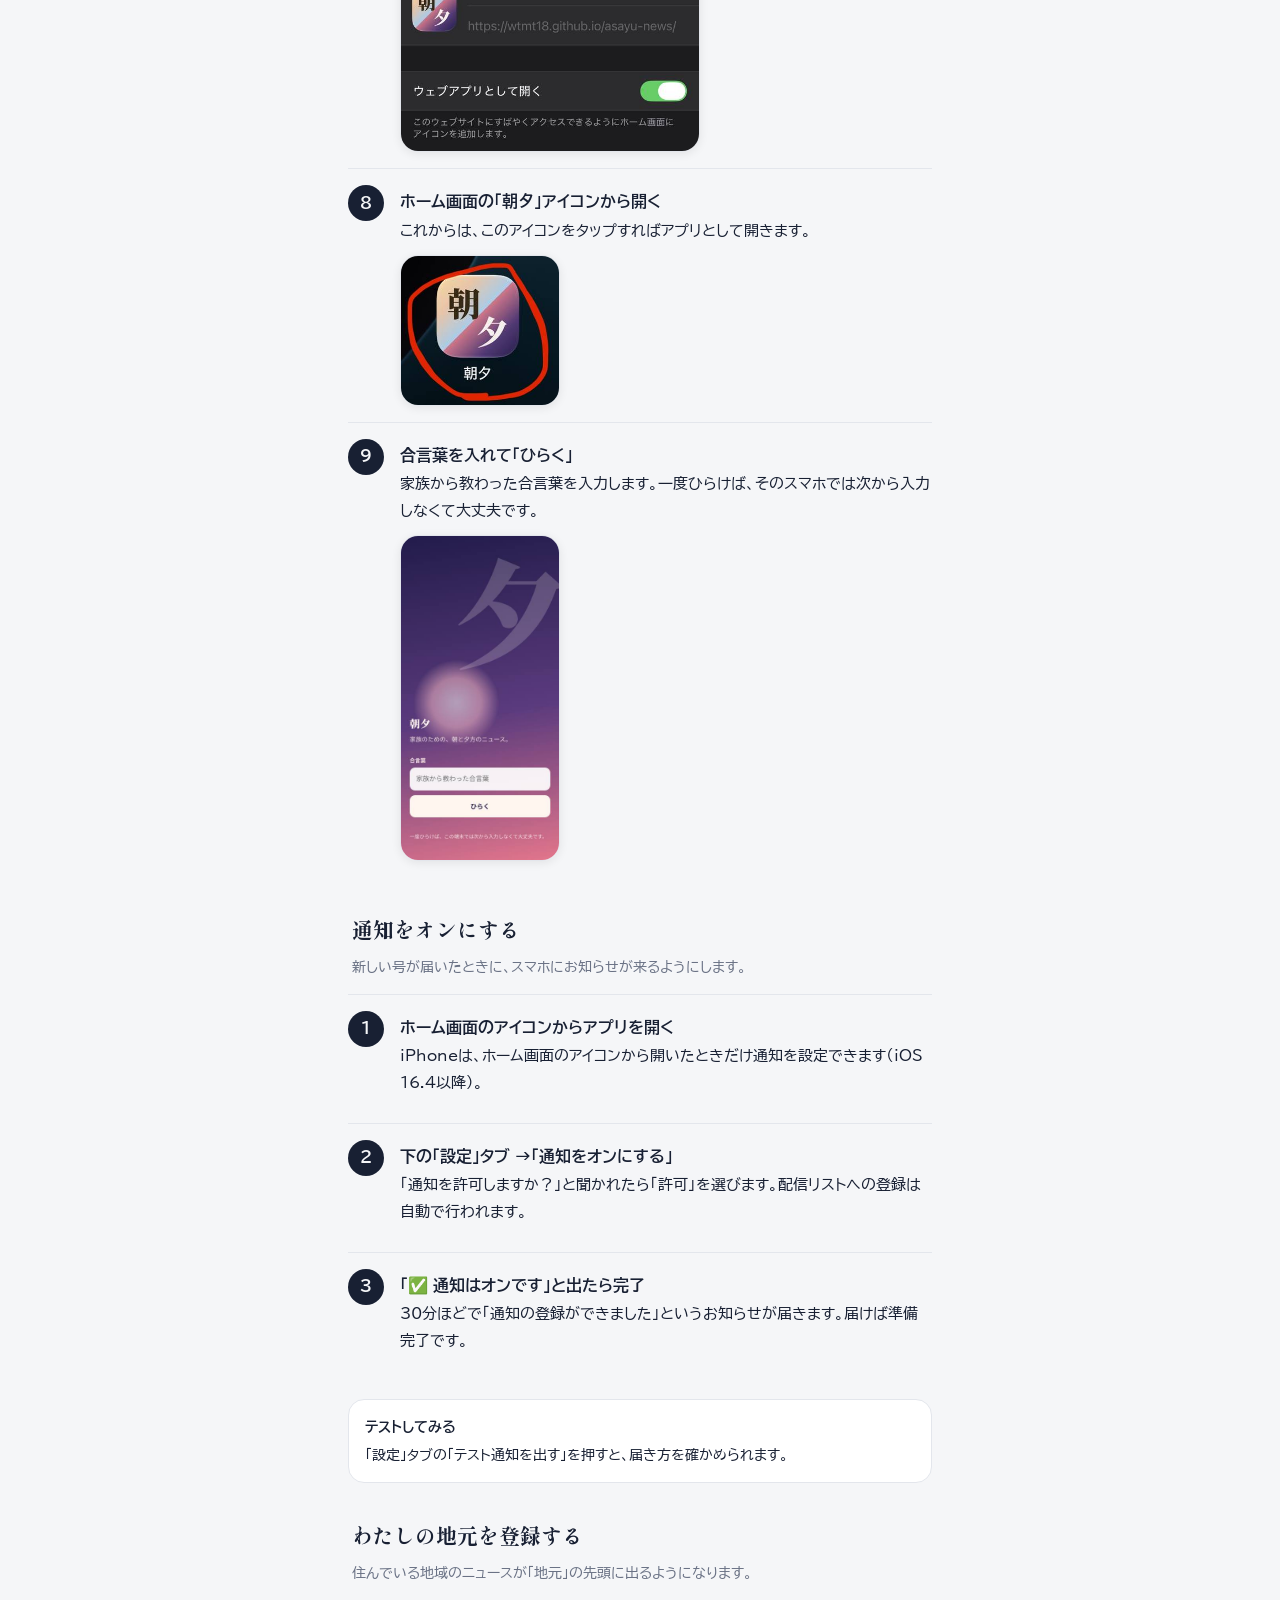
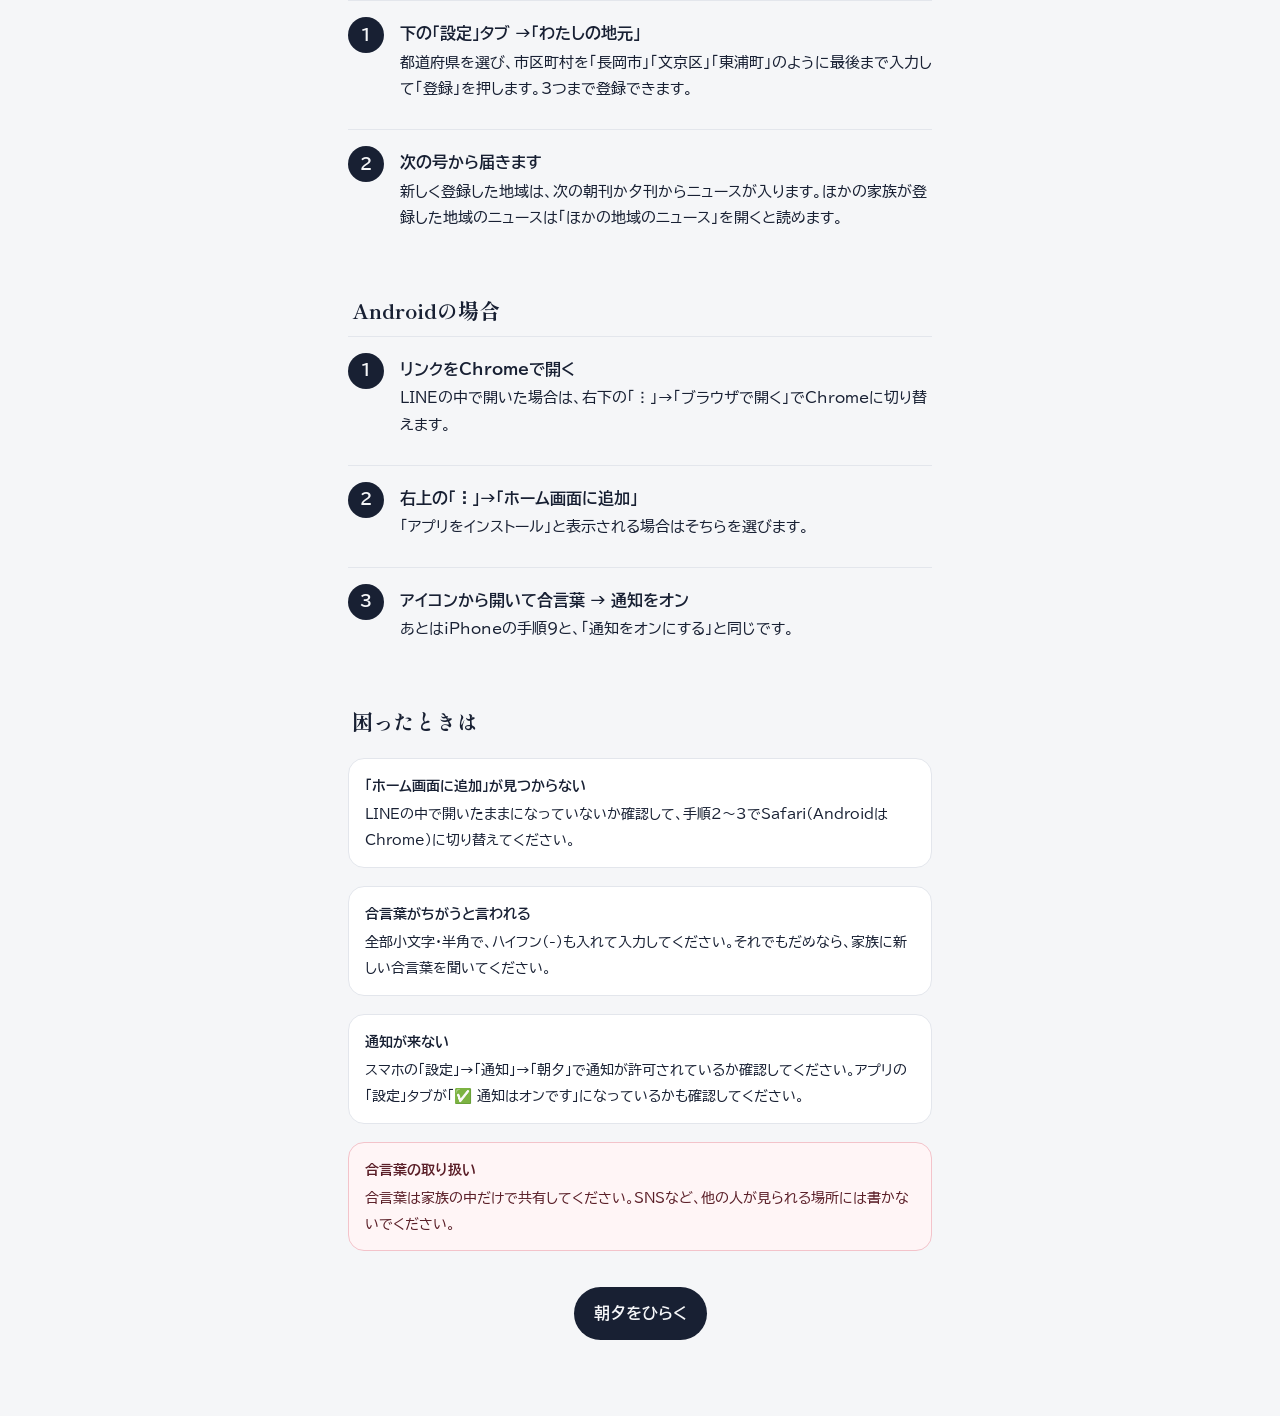
==== commit c1b0772d: "わたしの地元：各自が地域を登録、地元ニュースを優先表示" ====
--- a/guide.html
+++ b/guide.html
@@ -114,7 +114,7 @@
   <p>iPhoneは、ホーム画面のアイコンから開いたときだけ通知を設定できます（iOS 16.4以降）。</p>
 </div></div>
 <div class="step"><div class="num">2</div><div>
-  <h3>下の「通知」タブ →「通知をオンにする」</h3>
+  <h3>下の「設定」タブ →「通知をオンにする」</h3>
   <p>「通知を許可しますか？」と聞かれたら「許可」を選びます。配信リストへの登録は自動で行われます。</p>
 </div></div>
 <div class="step"><div class="num">3</div><div>
@@ -122,7 +122,18 @@
   <p>30分ほどで「通知の登録ができました」というお知らせが届きます。届けば準備完了です。</p>
 </div></div>
 
-<div class="note"><b>テストしてみる</b>「通知」タブの「テスト通知を出す」を押すと、届き方を確かめられます。</div>
+<div class="note"><b>テストしてみる</b>「設定」タブの「テスト通知を出す」を押すと、届き方を確かめられます。</div>
+
+<h2>わたしの地元を登録する</h2>
+<p class="lead">住んでいる地域のニュースが「地元」の先頭に出るようになります。</p>
+<div class="step"><div class="num">1</div><div>
+  <h3>下の「設定」タブ →「わたしの地元」</h3>
+  <p>都道府県を選び、市区町村を「長岡市」「文京区」「東浦町」のように最後まで入力して「登録」を押します。3つまで登録できます。</p>
+</div></div>
+<div class="step"><div class="num">2</div><div>
+  <h3>次の号から届きます</h3>
+  <p>新しく登録した地域は、次の朝刊か夕刊からニュースが入ります。ほかの家族が登録した地域のニュースは「ほかの地域のニュース」を開くと読めます。</p>
+</div></div>
 
 <h2>Androidの場合</h2>
 <div class="step"><div class="num">1</div><div>
@@ -141,7 +152,7 @@
 <h2>困ったときは</h2>
 <div class="note"><b>「ホーム画面に追加」が見つからない</b>LINEの中で開いたままになっていないか確認して、手順2〜3でSafari（AndroidはChrome）に切り替えてください。</div>
 <div class="note"><b>合言葉がちがうと言われる</b>全部小文字・半角で、ハイフン（-）も入れて入力してください。それでもだめなら、家族に新しい合言葉を聞いてください。</div>
-<div class="note"><b>通知が来ない</b>スマホの「設定」→「通知」→「朝夕」で通知が許可されているか確認してください。アプリの「通知」タブが「✅ 通知はオンです」になっているかも確認してください。</div>
+<div class="note"><b>通知が来ない</b>スマホの「設定」→「通知」→「朝夕」で通知が許可されているか確認してください。アプリの「設定」タブが「✅ 通知はオンです」になっているかも確認してください。</div>
 <div class="note warn"><b>合言葉の取り扱い</b>合言葉は家族の中だけで共有してください。SNSなど、他の人が見られる場所には書かないでください。</div>
 
 <p style="text-align:center;margin-top:30px"><a class="btn" href="./">朝夕をひらく</a></p>
